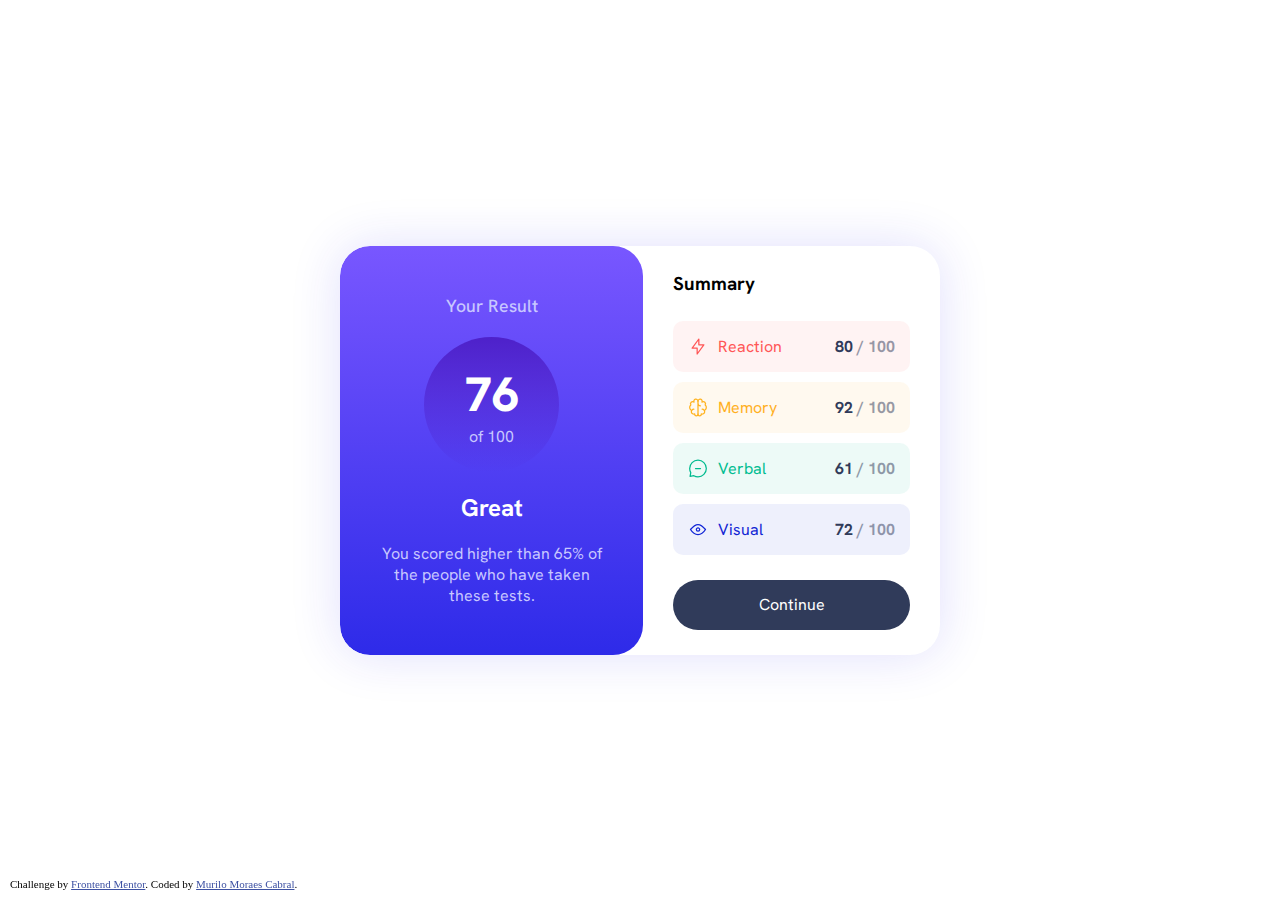
==== 002-results-summary-component-main/index.html @ 7cbd5f3d "changed folder names" ====
<!DOCTYPE html>
<html lang="en">
<head>
  <meta charset="UTF-8">
  <meta name="viewport" content="width=device-width, initial-scale=1.0">
  
  <meta
  name="description"
  content="Murilo's 2nd challenge from Frontend Mentor.">
  
  <link rel="icon" type="image/png" sizes="32x32" href="./assets/images/favicon-32x32.png">
  <link rel="stylesheet" href="style.css">

  <title>Frontend Mentor | Results summary component</title>
</head>
<body>

  <main>
    <section class="card">
      <div class="result-container">
        <h1>Your Result</h1>
        <div>
          <span class="final-result">0</span>
          of 100
        </div>
        <h2>Great</h2>
        <p>You scored higher than <span class="score-rank-range">65</span>% of the people who have taken these tests.</p>
      </div>
      
      <div class="summary-container">
        <h3>Summary</h3>
          <div class="categories summ-reaction">
            <div><img src="assets/images/icon-reaction.svg" alt=""></img><div>Reaction</div></div>
            <div><span class="points reaction-points">0</span><span> / 100</span></div>
          </div>
          <div class="categories summ-memory">
            <div><img src="assets/images/icon-memory.svg" alt=""></img>Memory</div>
            <div><span class="points memory-points">0</span><span> / 100</span></div>
          </div>
          <div class="categories summ-verbal">
            <div><img src="assets/images/icon-verbal.svg" alt=""></img>Verbal</div>
            <div><span class="points verbal-points">0</span><span> / 100</span></div>
          </div>
          <div class="categories summ-visual">
            <div><img src="assets/images/icon-visual.svg" alt=""></img>Visual</div>
            <div><span class="points visual-points">0</span><span> / 100</span></div>
          </div>
        <div class="continue-btt">Continue</div>
      </div>
    </section>
  </main>
  
  <footer>
    <div class="attribution">
      Challenge by <a href="https://www.frontendmentor.io?ref=challenge" target="_blank">Frontend Mentor</a>.
      Coded by <a href="https://www.frontendmentor.io/profile/murilomcabral" target="_blank">Murilo Moraes Cabral</a>.
    </div>
  </footer>

  <script src="script.js"></script>

</body>
</html>
---- 002-results-summary-component-main/style.css ----
@charset "UTF-8";

@import url('https://fonts.googleapis.com/css2?family=Hanken+Grotesk:wght@500;700;800&display=swap');

* { margin: 0; padding: 0; box-sizing: border-box; }

.attribution {position: fixed; inset: 5px 0 auto 0; font-size: 11px; text-align: center; color: white;}
.attribution a { color: hsla(0, 0%, 100%, .6);}

@media screen and (min-width: 520px) {

  .attribution {inset: auto auto 10px 10px; color: black;}
  .attribution a { color: hsl(228, 45%, 44%)}

  
  main {
    align-items: center;
  }

  .card {
    display: flex;
    border-radius: 30px;
    width: 600px;
    box-shadow: 0 0 50px hsla(var(--gradient-12), .15);
    border-radius: 30px;
  }

  .result-container {
    border-radius: 30px!important;
  }

}

@media screen and (max-width: 260px) {

  .categories, .categories > div:first-of-type {
    display: flex;
    flex-direction: column;
  }

  .summary-container {
    text-align: center;
    padding: 10px!important;
  }

}

:root {

  --primary-1: 0, 100%, 67%;
  --primary-2: 39, 100%, 56%;
  --primary-3: 166, 100%, 37%;
  --primary-4: 234, 85%, 45%;
  --opacity-1: 1;
  --opacity-2: 0.07;

  --gradient-11: 252, 100%, 67%;
  --gradient-12: 241, 81%, 54%;
  --gradient-21: 256, 72%, 46%, 1;
  --gradient-22: 241, 72%, 46%, 0;
  
  --neutral-1: hsl(0, 0%, 100%);
  --neutral-2: hsl(221, 100%, 96%);
  --neutral-3: hsl(241, 100%, 89%);
  --neutral-4: hsl(224, 30%, 27%);

  --hakengrotesk-font: 'Hanken Grotesk', sans-serif;

  --paragraph-font-size: 18px;
}

main {
  display: flex;
  justify-content: center;
  height: 100dvh;
  background-color: var(--pri-color-2);
  font-family: var(--hakengrotesk-font);
}

.card {
  height: fit-content;
  overflow: hidden;
}

.summary-container {
  padding: 10px 30px;
}

.result-container {
  display: flex;
  flex-direction: column;
  justify-content: center;
  gap: 20px;
  padding: 30px 40px;
  
  color: var(--neutral-3);
  align-items: center;
  text-align: center;
  
  background-image: linear-gradient(to bottom, hsl(var(--gradient-11)), hsl(var(--gradient-12)));
  border-radius: 0 0 30px 30px;
}

.result-container :nth-child(2) {
  height: 135px;
  aspect-ratio: 1;
  
  display: flex;
  justify-content: center;
  align-items: center;
  flex-direction: column;
  
  border-radius: 50%;
  background-image: linear-gradient(to bottom, hsla(var(--gradient-21)), hsla(var(--gradient-22)));
}

.card h1 {
  font-size: 1.1rem;
  font-weight: 500;
}

.final-result, h2 {
  color: var(--neutral-1);
}

.summary-container h3, .continue-btt {
  margin: 15px 0;
}

.final-result {
  flex-direction: column;
  font-size: 3rem;
  font-weight: 800;
}

.summary-container {
  display: flex;
  width: 100%;
  flex-direction: column;
  gap: 10px;
}

.categories {
  display: flex;
  justify-content: space-between;
  width: 100%;
  background-color: bisque;
  padding: 15px;
  border-radius: 10px;
}

.categories > div:first-child {
  display: flex;
  gap: 10px;
}

.summary-container > div:nth-of-type(1) {
  color: hsl(var(--primary-1));
  background-color: hsla(var(--primary-1), var(--opacity-2));
}

.summary-container > div:nth-of-type(2) {
  color: hsl(var(--primary-2));
  background-color: hsla(var(--primary-2), var(--opacity-2));
}

.summary-container > div:nth-of-type(3) {
  color: hsl(var(--primary-3));
  background-color: hsla(var(--primary-3), var(--opacity-2));
}

.summary-container > div:nth-of-type(4) {
  color: hsl(var(--primary-4));
  background-color: hsla(var(--primary-4), var(--opacity-2));
}

.categories > :nth-child(2) {
  font-weight: 700;
  color: var(--neutral-4);
}

.categories > :nth-child(2) > :nth-child(2) {
  opacity: 0.5;
}

.continue-btt {
  display: flex;
  justify-content: center;
  align-items: center;
  height: 50px;

  border-radius: 25px;
  background-color: var(--neutral-4);
  color: var(--neutral-1);
}

.continue-btt:hover {
  cursor: pointer;
  background-image: linear-gradient(to bottom, hsl(var(--gradient-11)), hsl(var(--gradient-12)));
}
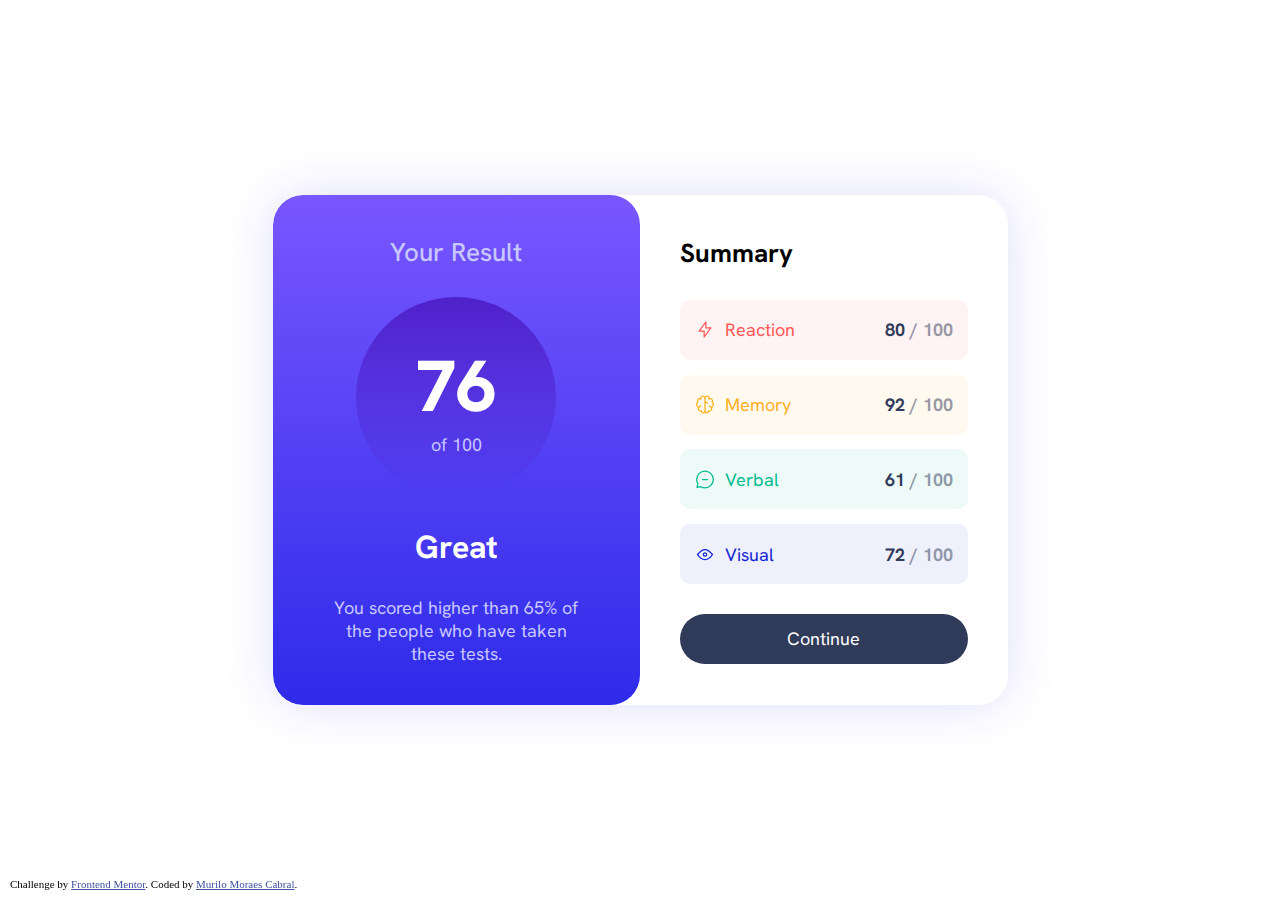
==== commit 1505f2b3: "resize" ====
--- a/002-results-summary-component-main/index.html
+++ b/002-results-summary-component-main/index.html
@@ -3,18 +3,17 @@
 <head>
   <meta charset="UTF-8">
   <meta name="viewport" content="width=device-width, initial-scale=1.0">
+  <link rel="icon" type="image/png" sizes="32x32" href="./assets/images/favicon-32x32.png">
   
   <meta
   name="description"
   content="Murilo's 2nd challenge from Frontend Mentor.">
-  
-  <link rel="icon" type="image/png" sizes="32x32" href="./assets/images/favicon-32x32.png">
   <link rel="stylesheet" href="style.css">
 
   <title>Frontend Mentor | Results summary component</title>
 </head>
 <body>
-
+  <img class="design-overlay" src="design/desktop-design.jpg">
   <main>
     <section class="card">
       <div class="result-container">
@@ -49,15 +48,10 @@
       </div>
     </section>
   </main>
-  
-  <footer>
-    <div class="attribution">
-      Challenge by <a href="https://www.frontendmentor.io?ref=challenge" target="_blank">Frontend Mentor</a>.
-      Coded by <a href="https://www.frontendmentor.io/profile/murilomcabral" target="_blank">Murilo Moraes Cabral</a>.
-    </div>
-  </footer>
-
+  <div class="attribution">
+    Challenge by <a href="https://www.frontendmentor.io?ref=challenge" target="_blank">Frontend Mentor</a>.
+    Coded by <a href="https://www.frontendmentor.io/profile/murilomcabral" target="_blank">Murilo Moraes Cabral</a>.
+  </div>
   <script src="script.js"></script>
-
 </body>
 </html>--- a/002-results-summary-component-main/style.css
+++ b/002-results-summary-component-main/style.css
@@ -7,26 +7,68 @@
 .attribution {position: fixed; inset: 5px 0 auto 0; font-size: 11px; text-align: center; color: white;}
 .attribution a { color: hsla(0, 0%, 100%, .6);}
 
-@media screen and (min-width: 520px) {
+@media screen and (min-width: 735px) {
 
   .attribution {inset: auto auto 10px 10px; color: black;}
   .attribution a { color: hsl(228, 45%, 44%)}
 
-  
   main {
     align-items: center;
   }
 
-  .card {
+  main .card {
     display: flex;
     border-radius: 30px;
-    width: 600px;
+    width: 735px;
+    height: 510px;
     box-shadow: 0 0 50px hsla(var(--gradient-12), .15);
     border-radius: 30px;
   }
 
-  .result-container {
-    border-radius: 30px!important;
+  .card .result-container {
+    min-width: 50%;
+    border-radius: 30px;
+    justify-content: space-between;
+    padding: 40px;
+  }
+
+  .card .result-container h1 {
+    font-size: 26px;
+  }
+
+  .card .result-container div {
+    min-width: 200px;
+    min-height: 200px;
+    font-size: 18px;
+  }
+
+  .card .result-container h2 {
+    font-size: 32px;
+  }
+
+  .card .result-container p {
+    font-size: 18px;
+    padding: 0 20px;
+  }
+
+  .card .result-container .final-result {
+    font-size: 72px;
+  }
+
+  .card .summary-container {
+    padding: 26px 40px;
+    justify-content: space-between;
+    font-size: 18px;
+  }
+
+  .summary-container h3 {
+    font-size: 26px;
+    margin: 0;
+  }
+
+  .summary-container .categories {
+    height: 60px;
+    align-items: center;
   }
 
 }
@@ -40,7 +82,7 @@
 
   .summary-container {
     text-align: center;
-    padding: 10px!important;
+    padding: 10px;
   }
 
 }
@@ -72,7 +114,7 @@
 main {
   display: flex;
   justify-content: center;
-  height: 100dvh;
+  min-height: 100dvh;
   background-color: var(--pri-color-2);
   font-family: var(--hakengrotesk-font);
 }
@@ -82,15 +124,11 @@
   overflow: hidden;
 }
 
-.summary-container {
-  padding: 10px 30px;
-}
-
 .result-container {
   display: flex;
   flex-direction: column;
   justify-content: center;
-  gap: 20px;
+  gap: 10px;
   padding: 30px 40px;
   
   color: var(--neutral-3);
@@ -138,6 +176,7 @@
   width: 100%;
   flex-direction: column;
   gap: 10px;
+  padding: 10px 20px;
 }
 
 .categories {
@@ -197,4 +236,18 @@
 .continue-btt:hover {
   cursor: pointer;
   background-image: linear-gradient(to bottom, hsl(var(--gradient-11)), hsl(var(--gradient-12)));
+}
+
+/* design overlay */
+body {
+  display: grid;
+  place-items: center;
+}
+
+.design-overlay {
+  display: none;
+  position: fixed;
+  margin: auto;
+  inset: 0 auto;
+  opacity: 1;
 }